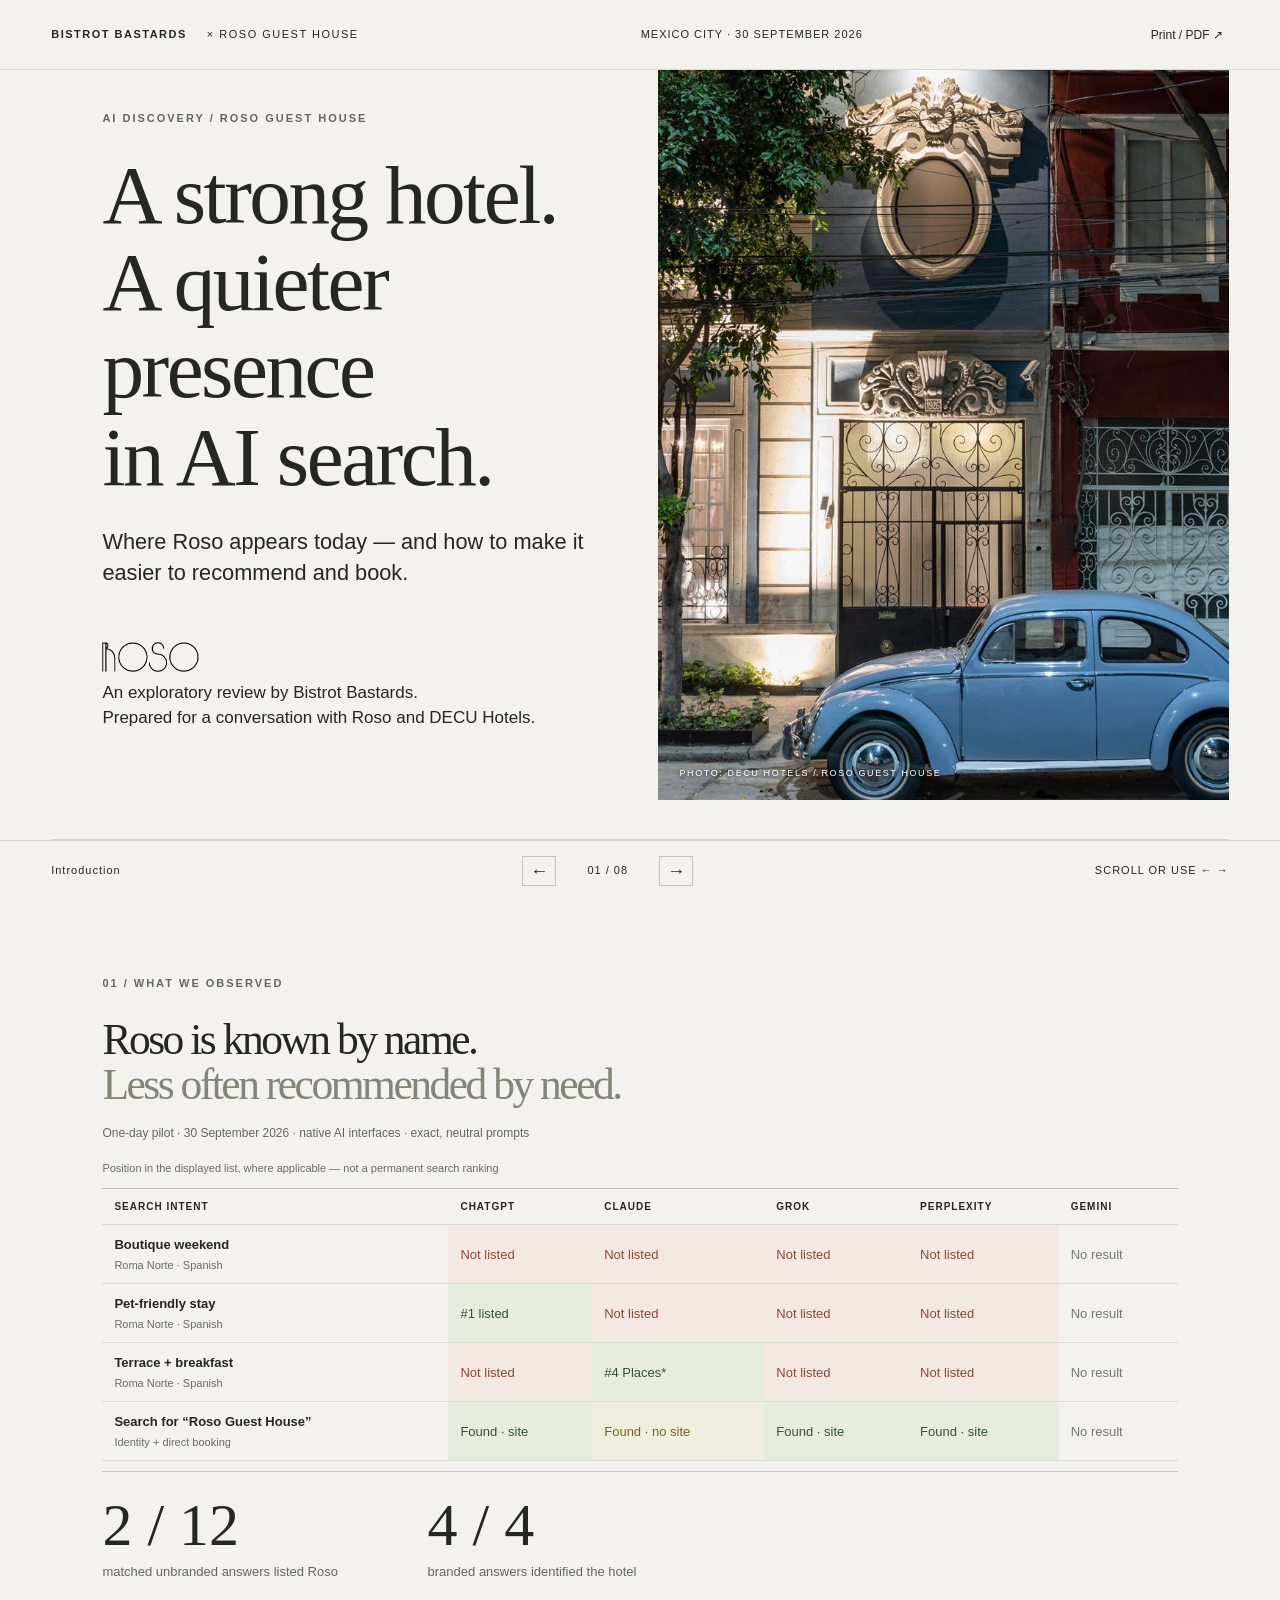
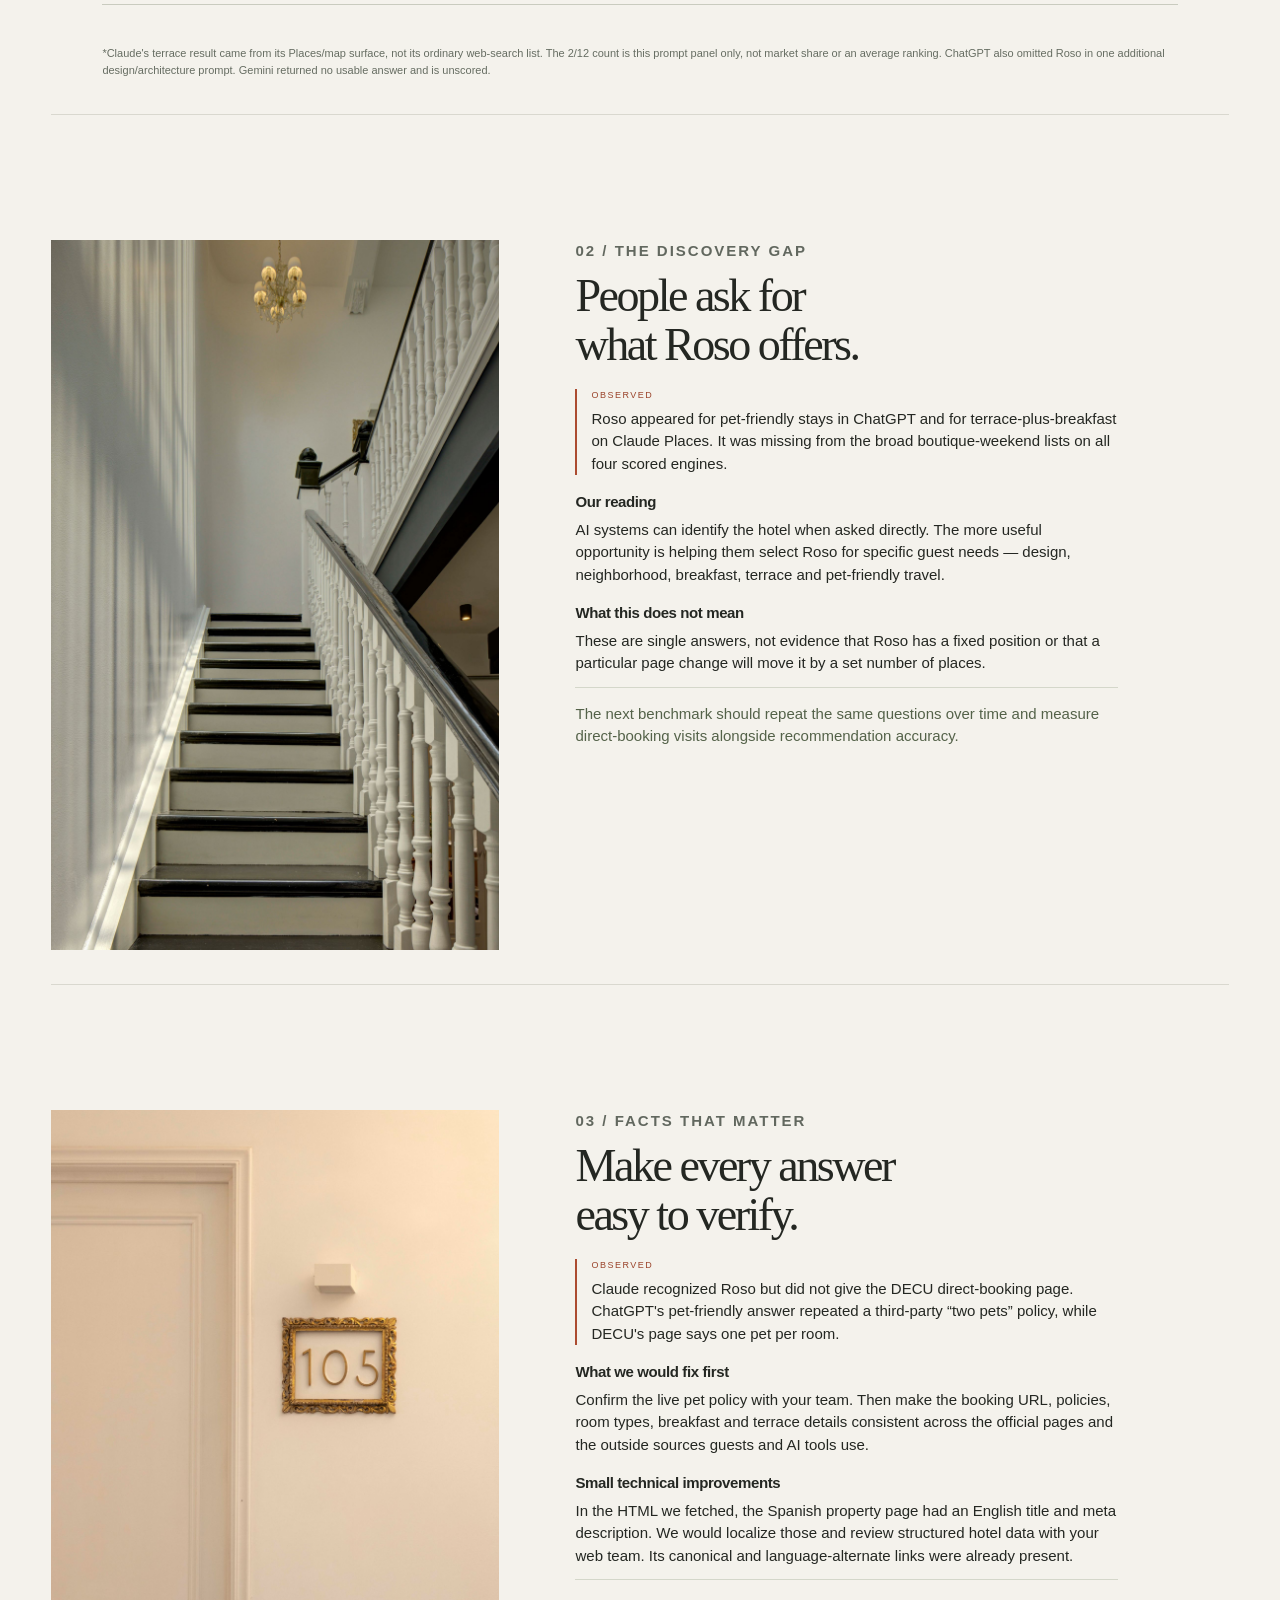
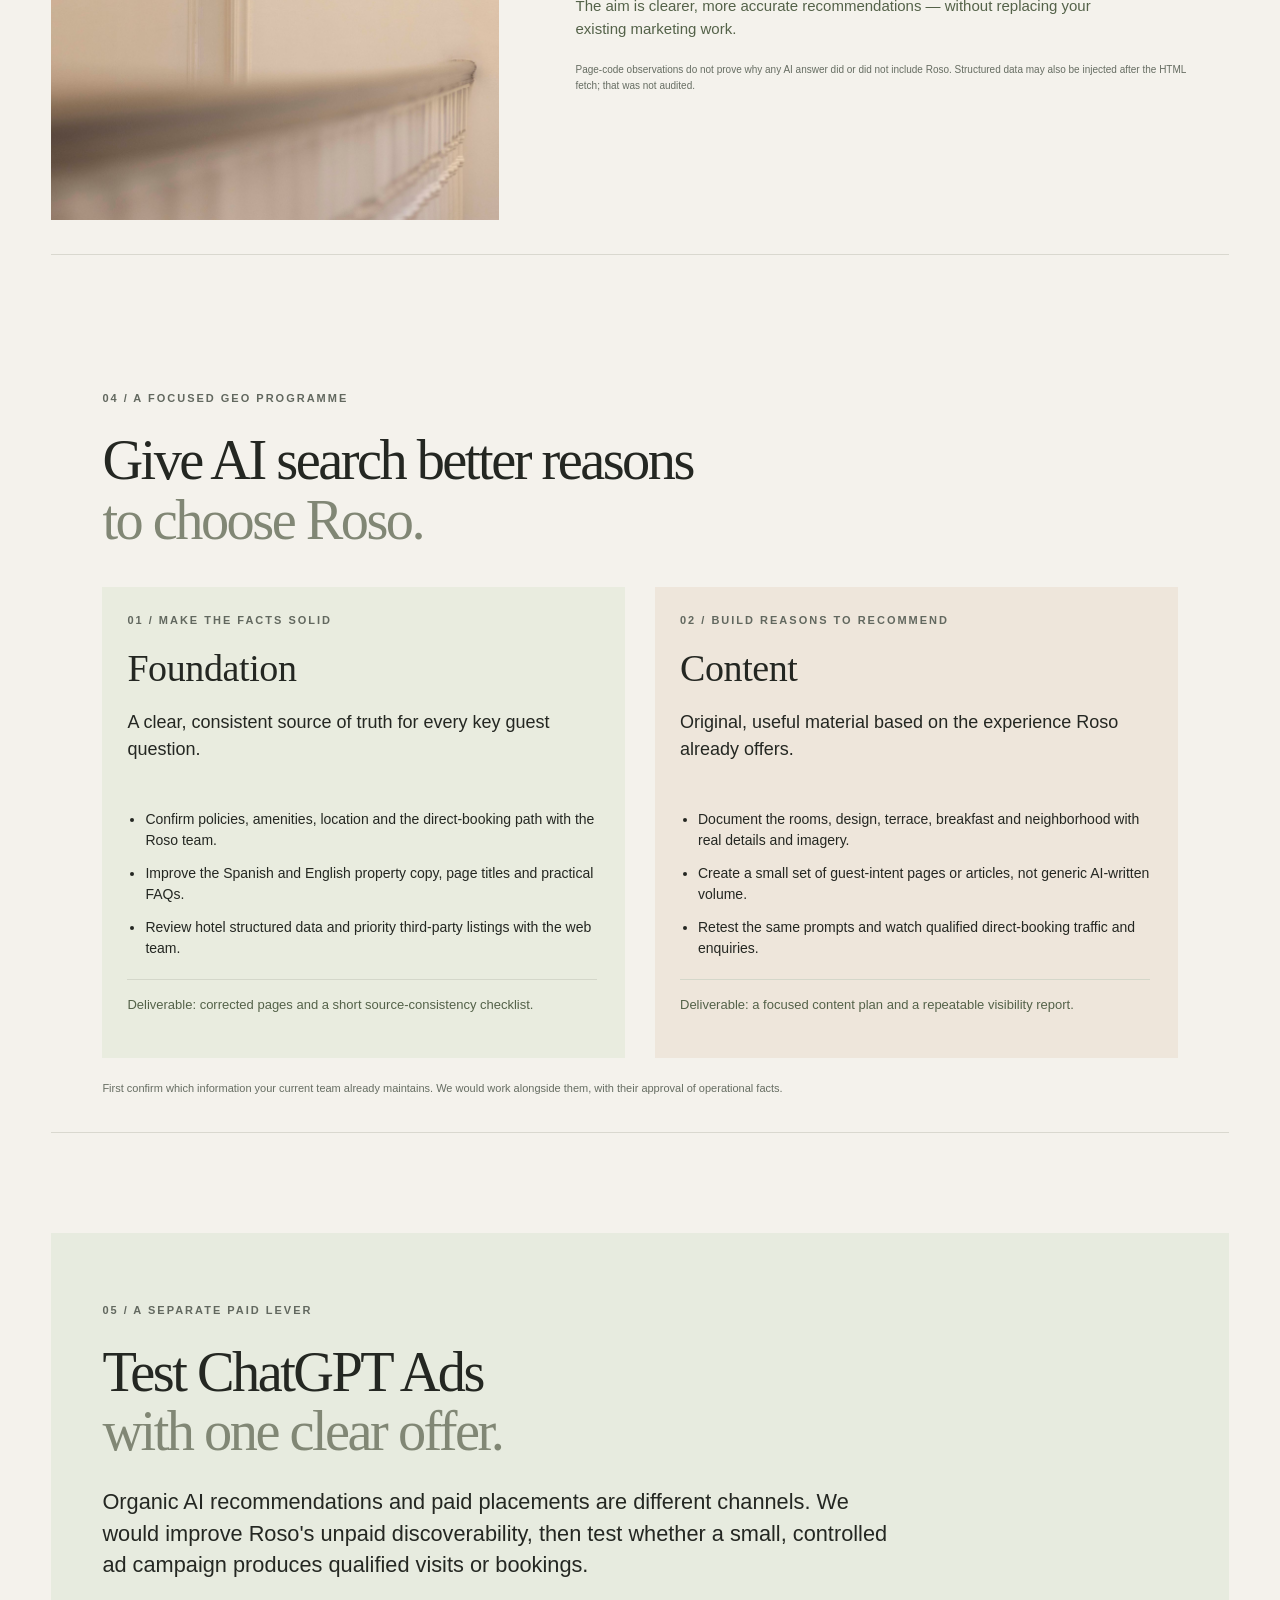
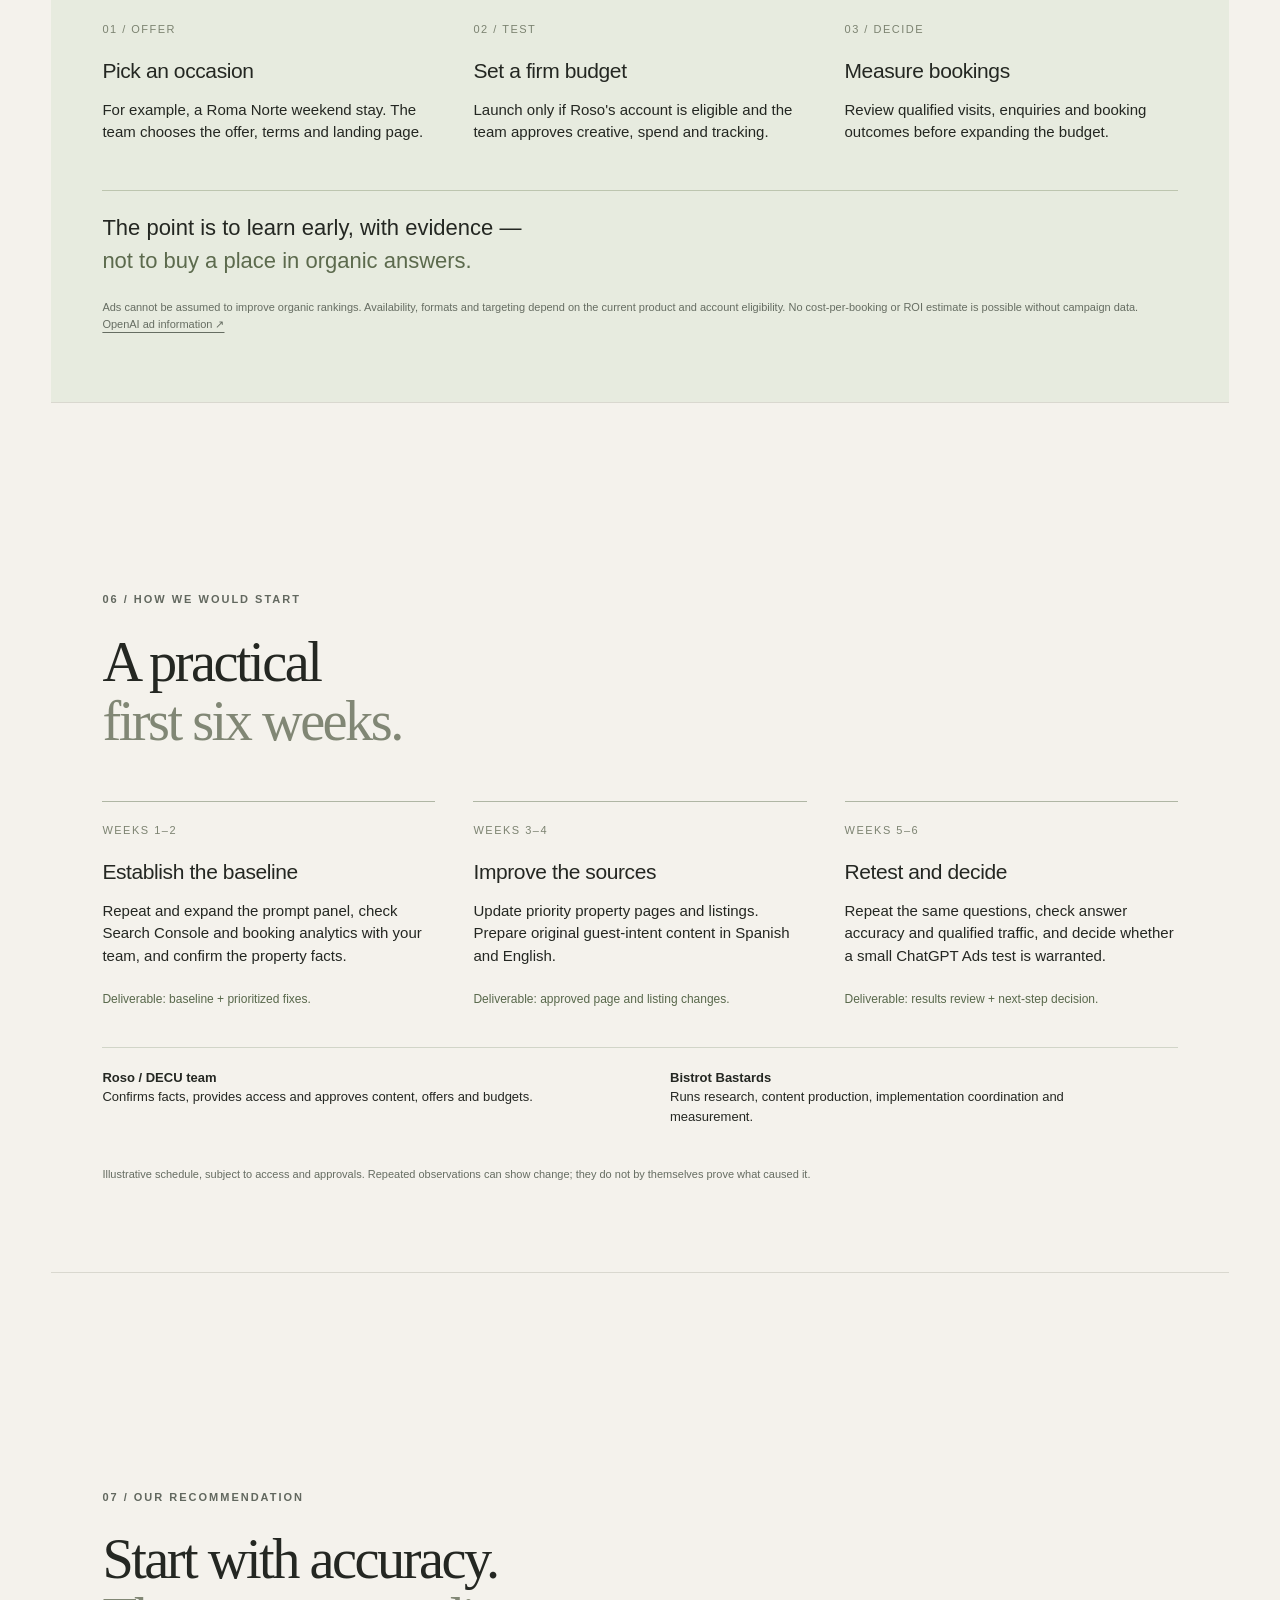
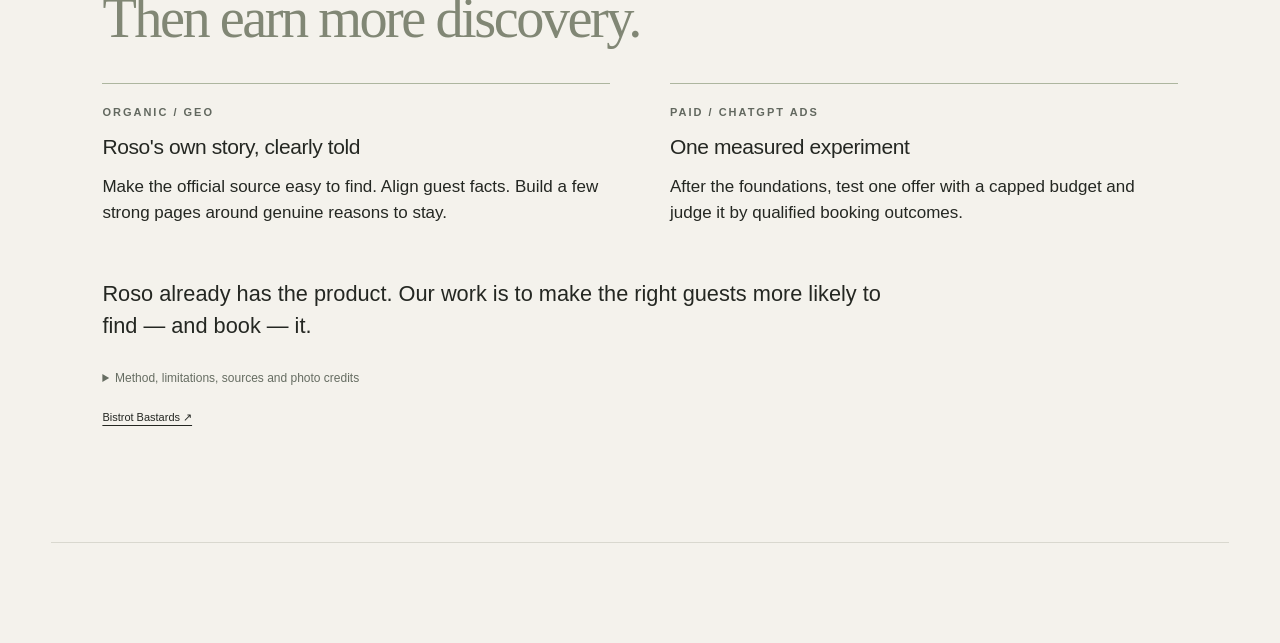
==== roso-guest-house/index.html @ 194524d1 "Publish Roso Guest House AI discovery report" ====
<!doctype html>
<html lang="en"><head><meta charset="utf-8"><meta name="viewport" content="width=device-width,initial-scale=1"><meta name="robots" content="noindex,nofollow"><meta name="description" content="An exploratory AI-search visibility review for Roso Guest House in Mexico City."><title>Roso Guest House — AI Discovery / Bistrot Bastards</title><link rel="stylesheet" href="deck.css"></head>
<body>
<header><a href="#1" class="wordmark">BISTROT BASTARDS<span>× ROSO GUEST HOUSE</span></a><span class="draft">MEXICO CITY · 30 SEPTEMBER 2026</span><button id="print" type="button">Print / PDF ↗</button></header>
<main>
<section class="slide cover" id="1" aria-label="Introduction"><div class="cover-copy"><p class="eyebrow">AI DISCOVERY / ROSO GUEST HOUSE</p><h1>A strong hotel.<br>A quieter presence<br>in AI search.</h1><p class="lead">Where Roso appears today — and how to make it easier to recommend and book.</p><img class="group-logo" src="assets/roso-logo.png" alt="Roso Guest House logo"><p class="cover-note">An exploratory review by Bistrot Bastards.<br>Prepared for a conversation with Roso and DECU Hotels.</p></div><div class="cover-photo"><img src="assets/exterior.jpg" alt="Exterior of Roso Guest House, from DECU Hotels' official website"><span>PHOTO: DECU HOTELS / ROSO GUEST HOUSE</span></div></section>

<section class="slide overview" id="2" aria-label="Visibility overview"><p class="eyebrow">01 / WHAT WE OBSERVED</p><h2>Roso is known by name.<br><em>Less often recommended by need.</em></h2><p class="table-intro">One-day pilot · 30 September 2026 · native AI interfaces · exact, neutral prompts</p><div class="visibility-scroll" role="region" aria-label="Observed recommendations by prompt and engine" tabindex="0"><table class="visibility"><caption>Position in the displayed list, where applicable — not a permanent search ranking</caption><thead><tr><th scope="col">Search intent</th><th scope="col">ChatGPT</th><th scope="col">Claude</th><th scope="col">Grok</th><th scope="col">Perplexity</th><th scope="col">Gemini</th></tr></thead><tbody>
<tr><th scope="row">Boutique weekend<small>Roma Norte · Spanish</small></th><td class="absent">Not listed</td><td class="absent">Not listed</td><td class="absent">Not listed</td><td class="absent">Not listed</td><td class="untested">No result</td></tr>
<tr><th scope="row">Pet-friendly stay<small>Roma Norte · Spanish</small></th><td class="present">#1 listed</td><td class="absent">Not listed</td><td class="absent">Not listed</td><td class="absent">Not listed</td><td class="untested">No result</td></tr>
<tr><th scope="row">Terrace + breakfast<small>Roma Norte · Spanish</small></th><td class="absent">Not listed</td><td class="present">#4 Places*</td><td class="absent">Not listed</td><td class="absent">Not listed</td><td class="untested">No result</td></tr>
<tr><th scope="row">Search for “Roso Guest House”<small>Identity + direct booking</small></th><td class="present">Found · site</td><td class="extra">Found · no site</td><td class="present">Found · site</td><td class="present">Found · site</td><td class="untested">No result</td></tr>
</tbody></table></div><div class="metrics"><div><strong>2 / 12</strong><span>matched unbranded answers listed Roso</span></div><div><strong>4 / 4</strong><span>branded answers identified the hotel</span></div></div><p class="footnote">*Claude's terrace result came from its Places/map surface, not its ordinary web-search list. The 2/12 count is this prompt panel only, not market share or an average ranking. ChatGPT also omitted Roso in one additional design/architecture prompt. Gemini returned no usable answer and is unscored.</p></section>

<section class="slide opportunity" id="3" aria-label="Discovery gap"><div class="photo"><img src="assets/stairs.jpg" alt="Interior stairs at Roso Guest House, from DECU Hotels' official website"></div><div class="op-copy"><p class="eyebrow">02 / THE DISCOVERY GAP</p><h2>People ask for<br>what Roso offers.</h2><p class="finding"><span>OBSERVED</span>Roso appeared for pet-friendly stays in ChatGPT and for terrace-plus-breakfast on Claude Places. It was missing from the broad boutique-weekend lists on all four scored engines.</p><h3>Our reading</h3><p>AI systems can identify the hotel when asked directly. The more useful opportunity is helping them select Roso for specific guest needs — design, neighborhood, breakfast, terrace and pet-friendly travel.</p><h3>What this does not mean</h3><p>These are single answers, not evidence that Roso has a fixed position or that a particular page change will move it by a set number of places.</p><p class="outcome">The next benchmark should repeat the same questions over time and measure direct-booking visits alongside recommendation accuracy.</p></div></section>

<section class="slide opportunity" id="4" aria-label="Facts and booking path"><div class="photo"><img src="assets/room.jpg" alt="Guest room at Roso Guest House, from DECU Hotels' official website"></div><div class="op-copy"><p class="eyebrow">03 / FACTS THAT MATTER</p><h2>Make every answer<br>easy to verify.</h2><p class="finding"><span>OBSERVED</span>Claude recognized Roso but did not give the DECU direct-booking page. ChatGPT's pet-friendly answer repeated a third-party “two pets” policy, while DECU's page says one pet per room.</p><h3>What we would fix first</h3><p>Confirm the live pet policy with your team. Then make the booking URL, policies, room types, breakfast and terrace details consistent across the official pages and the outside sources guests and AI tools use.</p><h3>Small technical improvements</h3><p>In the HTML we fetched, the Spanish property page had an English title and meta description. We would localize those and review structured hotel data with your web team. Its canonical and language-alternate links were already present.</p><p class="outcome">The aim is clearer, more accurate recommendations — without replacing your existing marketing work.</p><p class="footnote">Page-code observations do not prove why any AI answer did or did not include Roso. Structured data may also be injected after the HTML fetch; that was not audited.</p></div></section>

<section class="slide solutions" id="5" aria-label="Our proposed work"><p class="eyebrow">04 / A FOCUSED GEO PROGRAMME</p><h2>Give AI search better reasons<br><em>to choose Roso.</em></h2><div class="two-col solution-cards"><article><p class="eyebrow">01 / MAKE THE FACTS SOLID</p><h3>Foundation</h3><p class="solution-promise">A clear, consistent source of truth for every key guest question.</p><ul><li>Confirm policies, amenities, location and the direct-booking path with the Roso team.</li><li>Improve the Spanish and English property copy, page titles and practical FAQs.</li><li>Review hotel structured data and priority third-party listings with the web team.</li></ul><p class="outcome">Deliverable: corrected pages and a short source-consistency checklist.</p></article><article><p class="eyebrow">02 / BUILD REASONS TO RECOMMEND</p><h3>Content</h3><p class="solution-promise">Original, useful material based on the experience Roso already offers.</p><ul><li>Document the rooms, design, terrace, breakfast and neighborhood with real details and imagery.</li><li>Create a small set of guest-intent pages or articles, not generic AI-written volume.</li><li>Retest the same prompts and watch qualified direct-booking traffic and enquiries.</li></ul><p class="outcome">Deliverable: a focused content plan and a repeatable visibility report.</p></article></div><p class="footnote">First confirm which information your current team already maintains. We would work alongside them, with their approval of operational facts.</p></section>

<section class="slide ads" id="6" aria-label="ChatGPT advertising"><p class="eyebrow">05 / A SEPARATE PAID LEVER</p><h2>Test ChatGPT Ads<br><em>with one clear offer.</em></h2><p class="lead">Organic AI recommendations and paid placements are different channels. We would improve Roso's unpaid discoverability, then test whether a small, controlled ad campaign produces qualified visits or bookings.</p><div class="three-col"><article><span class="number">01 / OFFER</span><h3>Pick an occasion</h3><p>For example, a Roma Norte weekend stay. The team chooses the offer, terms and landing page.</p></article><article><span class="number">02 / TEST</span><h3>Set a firm budget</h3><p>Launch only if Roso's account is eligible and the team approves creative, spend and tracking.</p></article><article><span class="number">03 / DECIDE</span><h3>Measure bookings</h3><p>Review qualified visits, enquiries and booking outcomes before expanding the budget.</p></article></div><div class="callout">The point is to learn early, with evidence —<br><strong>not to buy a place in organic answers.</strong></div><p class="footnote">Ads cannot be assumed to improve organic rankings. Availability, formats and targeting depend on the current product and account eligibility. No cost-per-booking or ROI estimate is possible without campaign data. <a href="https://help.openai.com/en/articles/20001047-ads-in-chatgpt" target="_blank" rel="noopener">OpenAI ad information ↗</a></p></section>

<section class="slide" id="7" aria-label="Implementation"><p class="eyebrow">06 / HOW WE WOULD START</p><h2>A practical<br><em>first six weeks.</em></h2><div class="three-col timeline"><article><span class="number">WEEKS 1–2</span><h3>Establish the baseline</h3><p>Repeat and expand the prompt panel, check Search Console and booking analytics with your team, and confirm the property facts.</p><b>Deliverable: baseline + prioritized fixes.</b></article><article><span class="number">WEEKS 3–4</span><h3>Improve the sources</h3><p>Update priority property pages and listings. Prepare original guest-intent content in Spanish and English.</p><b>Deliverable: approved page and listing changes.</b></article><article><span class="number">WEEKS 5–6</span><h3>Retest and decide</h3><p>Repeat the same questions, check answer accuracy and qualified traffic, and decide whether a small ChatGPT Ads test is warranted.</p><b>Deliverable: results review + next-step decision.</b></article></div><div class="two-col ownership"><p><strong>Roso / DECU team</strong><br>Confirms facts, provides access and approves content, offers and budgets.</p><p><strong>Bistrot Bastards</strong><br>Runs research, content production, implementation coordination and measurement.</p></div><p class="footnote">Illustrative schedule, subject to access and approvals. Repeated observations can show change; they do not by themselves prove what caused it.</p></section>

<section class="slide closing" id="8" aria-label="Recommendation and sources"><p class="eyebrow">07 / OUR RECOMMENDATION</p><h2>Start with accuracy.<br><em>Then earn more discovery.</em></h2><div class="two-col offers"><article><p class="eyebrow">ORGANIC / GEO</p><h3>Roso's own story, clearly told</h3><p>Make the official source easy to find. Align guest facts. Build a few strong pages around genuine reasons to stay.</p></article><article><p class="eyebrow">PAID / CHATGPT ADS</p><h3>One measured experiment</h3><p>After the foundations, test one offer with a capped budget and judge it by qualified booking outcomes.</p></article></div><p class="lead">Roso already has the product. Our work is to make the right guests more likely to find — and book — it.</p><details><summary>Method, limitations, sources and photo credits</summary><p>Observed 30 September 2026. One fresh native conversation per prompt and engine; Claude Places was labelled separately. The exact pilot prompts covered boutique-weekend, pet-friendly, terrace-and-breakfast, and a branded factual query in Spanish. ChatGPT had one additional design query. Gemini did not return a usable answer. No English international-visitor query, repeated-day baseline, demand weighting, Search Console, analytics or booking data was available. These results are exploratory, not a standing ranking or proof of causality.</p><p>Official property facts and photographs: <a href="https://www.decuhotels.com/roso-guest-house" target="_blank" rel="noopener">DECU Hotels / Roso Guest House ↗</a> · <a href="https://www.decuhotels.com/es-mx/roso-guest-house" target="_blank" rel="noopener">Spanish property page ↗</a> · <a href="https://slh.com/hotels/roso-guest-house" target="_blank" rel="noopener">Small Luxury Hotels listing ↗</a>. Images and logo belong to their respective rights holders; this is an independent, discussion-only review, not an official Roso or DECU website.</p></details><a class="source" href="https://bistrotbastards.com/" target="_blank" rel="noopener">Bistrot Bastards ↗</a></section>
</main>
<footer><span id="current-title">Introduction</span><nav aria-label="Slide navigation"><button id="prev" aria-label="Previous slide" type="button">←</button><span id="counter" aria-live="polite">01 / 08</span><button id="next" aria-label="Next slide" type="button">→</button></nav><span class="hint">SCROLL OR USE ← →</span></footer><script src="deck.js"></script>
</body></html>
---- roso-guest-house/deck.css ----
*{box-sizing:border-box}html{scroll-behavior:smooth;scroll-padding-top:70px}body{margin:0;background:#f4f2ec;color:#242722;font-family:Arial,Helvetica,sans-serif;font-size:17px;line-height:1.5}a{color:inherit;text-underline-offset:4px}button{font:inherit;color:inherit;cursor:pointer;background:none;border:0}button:focus-visible,a:focus-visible,summary:focus-visible{outline:2px solid #ad482d;outline-offset:5px}header,footer{position:fixed;left:0;right:0;z-index:10;display:flex;align-items:center;justify-content:space-between;background:#f4f2ecf5;padding:18px 4vw;font-size:11px;letter-spacing:1px;border-bottom:1px solid #d9d8cf}header{top:0;height:70px}footer{bottom:0;height:60px;border-top:1px solid #d9d8cf;border-bottom:0}.wordmark{text-decoration:none;font-weight:bold;letter-spacing:1.5px}.wordmark span{margin-left:20px;font-weight:normal}header button{font-size:12px}main{max-width:1600px;margin:auto}.slide{min-height:calc(100svh - 130px);margin:70px 4vw 100px;padding:35px 4vw;display:flex;flex-direction:column;justify-content:center;position:relative;scroll-margin-top:0;border-bottom:1px solid #d9d8cf}.eyebrow{font-size:11px;letter-spacing:2px;font-weight:600;margin:0 0 25px;color:#62685f}h1,h2{font-family:Georgia,'Times New Roman',serif;font-weight:normal;line-height:1.05;letter-spacing:-2.5px;margin:0 0 25px}h1{font-size:clamp(50px,6.5vw,94px)}h2{font-size:clamp(36px,4.4vw,66px)}h2 em{font-style:normal;color:#818775}h3{font-size:21px;font-weight:500;letter-spacing:-.4px;margin:0 0 12px}p{margin:0 0 18px;max-width:65ch}.lead{font-size:clamp(19px,1.7vw,25px);line-height:1.45}.cover{display:grid;grid-template-columns:1fr 1fr;padding:0;gap:35px}.cover-copy{padding:40px 0 40px 4vw}.cover-photo{height:calc(100svh - 170px);min-height:480px;position:relative}.cover-photo img{width:100%;height:100%;object-fit:cover;object-position:55% center}.cover-photo span{position:absolute;bottom:20px;left:22px;color:white;font-size:9px;letter-spacing:1.6px;text-shadow:0 1px 4px #000}.group-logo{width:240px;max-width:70%;height:30px;object-fit:contain;object-position:left;margin-top:35px;filter:brightness(0)}.metrics{display:flex;gap:7vw;border-top:1px solid #c9cbbf;border-bottom:1px solid #c9cbbf;padding:20px 0;margin:10px 0 30px}.metrics strong{display:block;font-family:Georgia,serif;font-size:60px;font-weight:normal;line-height:1.1}.metrics span{font-size:13px;color:#62685f}.two-col{display:grid;grid-template-columns:1fr 1fr;gap:60px}.three-col{display:grid;grid-template-columns:repeat(3,1fr);gap:38px}.muted,.footnote{color:#666d62}.footnote{font-size:11px;line-height:1.55;max-width:none;margin-top:22px;margin-bottom:0}.opportunity{display:grid;grid-template-columns:38% 1fr;gap:6vw;padding:25px 0}.photo{height:calc(100svh - 190px);min-height:520px}.photo img{width:100%;height:100%;object-fit:cover}.op-copy{padding-right:3vw}.op-copy .eyebrow{margin-bottom:10px}.brand-logo{width:140px;height:55px;object-fit:contain;object-position:left;margin-bottom:15px;filter:brightness(0)}.op-copy h2{font-size:clamp(36px,3.6vw,56px);margin-bottom:20px}.op-copy h3{font-size:15px;font-weight:bold;margin:16px 0 5px}.op-copy p{font-size:15px;margin-bottom:12px}.op-copy .footnote{font-size:10px}.finding{border-left:2px solid #ac4c30;padding-left:14px}.finding span{display:block;font-size:9px;letter-spacing:1.5px;color:#9a432a;margin-bottom:5px}.outcome{border-top:1px solid #d4d7ca;padding-top:15px;color:#546249}.source{font-size:11px}.number{font-size:11px;letter-spacing:1.5px;display:block;margin-bottom:18px;color:#7c8371}.ads{background:#e7ebdf}.ads .three-col{margin-top:22px}.three-col p{font-size:15px}.callout{margin-top:28px;border-top:1px solid #bdc5af;padding-top:20px;font-size:22px}.callout strong{font-weight:normal;color:#5c6a4d}.timeline{margin-top:25px}.timeline article{border-top:1px solid #afb6a4;padding-top:20px}.timeline b{font-size:12px;font-weight:normal;color:#58684b}.ownership{border-top:1px solid #d1d5c8;margin-top:36px;padding-top:20px;font-size:13px}.offers{margin:10px 0 35px}.offers article{border-top:1px solid #adb69f;padding-top:20px}.offers .eyebrow{margin-bottom:10px}.closing details{font-size:12px;color:#666d62;margin:10px 0 22px}.closing details p{margin:12px 0;max-width:100ch}summary{cursor:pointer}nav{display:flex;align-items:center;gap:24px}nav button{border:1px solid #c2c7b8;width:34px;height:30px;font-size:18px}nav button:disabled{opacity:.25;cursor:default}#counter{font-size:11px;min-width:55px;text-align:center}#current-title{max-width:30%;white-space:nowrap;overflow:hidden;text-overflow:ellipsis}@media(max-width:750px){header,footer{padding:15px 5vw}.draft,.hint,.wordmark span{display:none}.slide{margin:70px 5vw 80px;padding:30px 0;min-height:auto}.cover{grid-template-columns:1fr;gap:15px}.cover-copy{padding:25px 0}.cover-photo{height:330px;min-height:0}.cover-photo span{font-size:8px}.group-logo{margin-top:10px}.opportunity{grid-template-columns:1fr;gap:25px}.photo{height:320px;min-height:0}.op-copy{padding:0}.two-col,.three-col{grid-template-columns:1fr;gap:22px}.metrics{gap:25px}.metrics strong{font-size:44px}.metrics span{font-size:11px}h1{font-size:62px}h2{font-size:43px}.ads{padding:30px 22px}.brand-logo{height:45px}.slide .footnote{font-size:11px}footer{font-size:10px}nav{gap:10px}.ownership{gap:0}}@media(prefers-reduced-motion:reduce){html{scroll-behavior:auto}}@media print{@page{size:A4 landscape;margin:10mm}header,footer{display:none}body{background:white;font-size:12px}.slide{margin:0;padding:15px;min-height:185mm;height:185mm;break-after:page;border:0;overflow:hidden}h1{font-size:58px}h2{font-size:42px}.cover-photo,.photo{height:170mm;min-height:0}.opportunity{grid-template-columns:35% 1fr;gap:35px}.op-copy p{font-size:12px}.op-copy h2{font-size:38px}.metrics strong{font-size:45px}.footnote{font-size:9px}.three-col p{font-size:12px}.closing details{font-size:10px}}
/* Preserve opaque backgrounds and the official colours in supplied brand images. */
.op-copy .brand-logo{filter:none;mix-blend-mode:multiply}
.overview h2{font-size:clamp(32px,3.4vw,50px);margin-bottom:16px}.table-intro{font-size:12px;color:#62685f}.visibility-scroll{overflow-x:auto}.visibility{width:100%;border-collapse:collapse;font-size:13px}.visibility caption{text-align:left;font-size:11px;color:#666d62;padding:0 0 12px}.visibility th,.visibility td{padding:10px 12px;border-bottom:1px solid #d9dcd1;text-align:left;white-space:nowrap}.visibility thead th{font-size:10px;letter-spacing:1px;text-transform:uppercase;border-top:1px solid #bbc2af}.visibility tbody th{font-weight:600}.visibility small{display:block;font-weight:normal;color:#666d62;font-size:11px;margin-top:2px}.visibility .present{color:#355334;background:#e7edde}.visibility .absent{color:#8c4936;background:#f4e9e2}.visibility .extra{color:#7b621e;background:#f2eedf}.visibility .untested{color:#73796d}.table-key{font-size:11px;margin:16px 0 0}.overview .footnote{margin-top:10px}.solution-cards{gap:30px;margin-top:12px}.solution-cards article{padding:25px;background:#e9ecdf}.solution-cards article+article{background:#eee6db}.solution-cards h3{font-family:Georgia,serif;font-size:38px}.solution-promise{font-size:18px;min-height:80px}.solution-cards ul{padding-left:18px;margin:20px 0;font-size:14px}.solution-cards li{margin:12px 0}.solution-cards .outcome{font-size:13px}.solution-cards .eyebrow{margin-bottom:12px}@media(max-width:750px){.visibility{min-width:710px}.solution-promise{min-height:0}.overview h2{font-size:37px}.solution-cards{grid-template-columns:1fr}}@media print{.visibility{font-size:10px}.visibility th,.visibility td{padding:6px}.visibility small{font-size:8px}.solution-cards article{padding:15px}.solution-cards ul{font-size:11px}.solution-promise{font-size:14px;min-height:50px}.solution-cards h3{font-size:30px}}
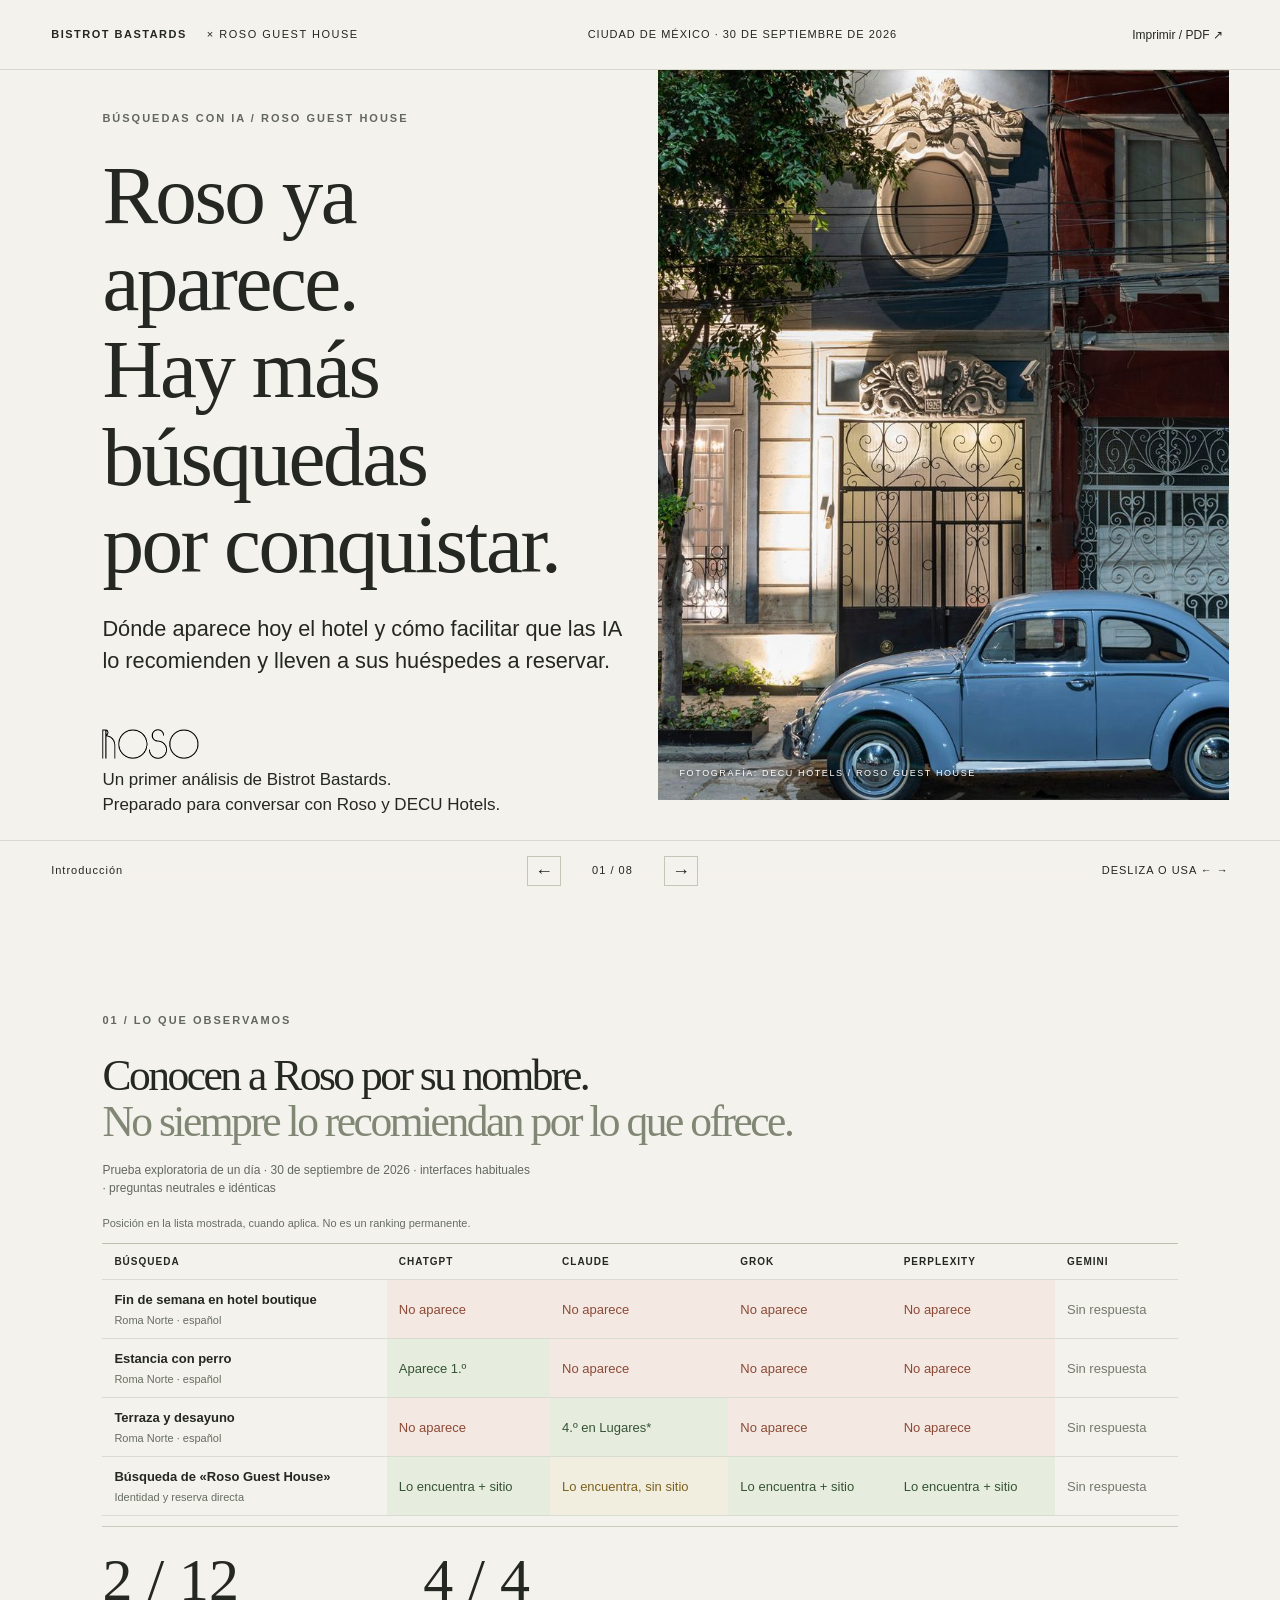
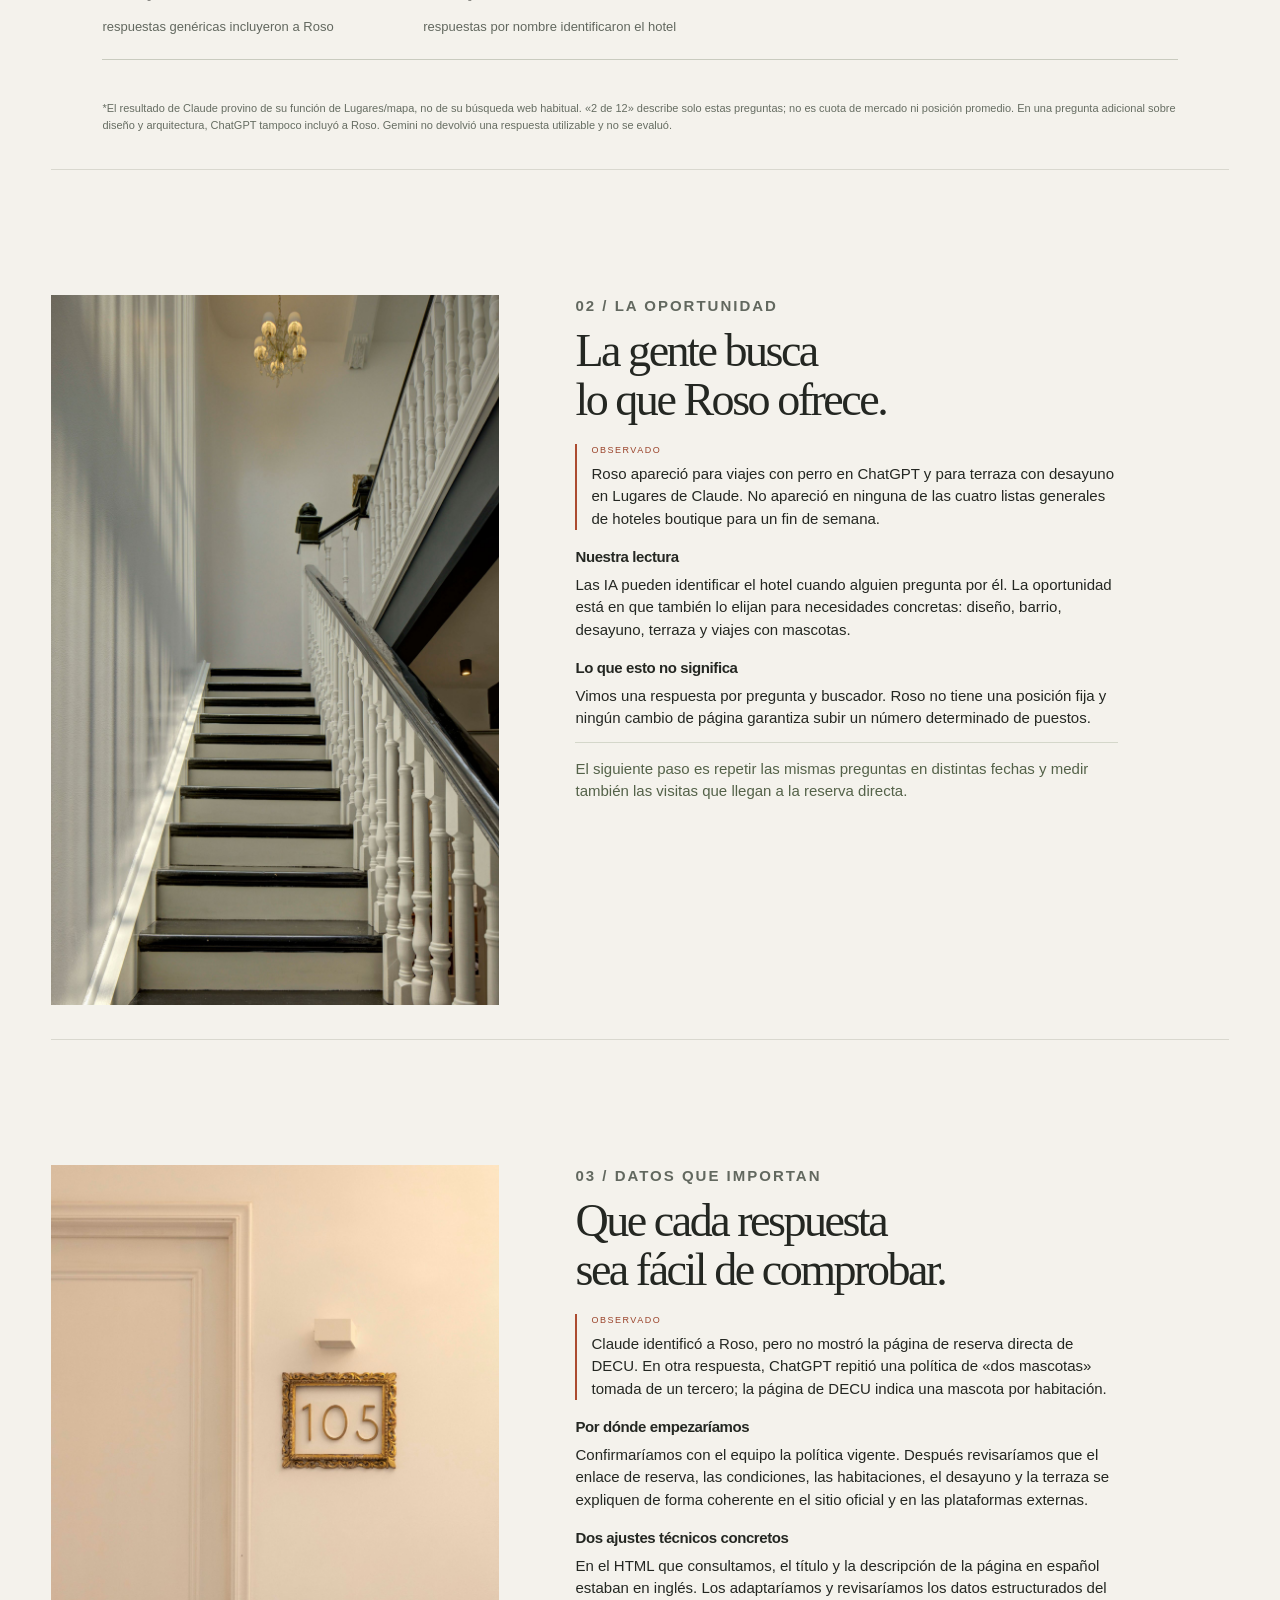
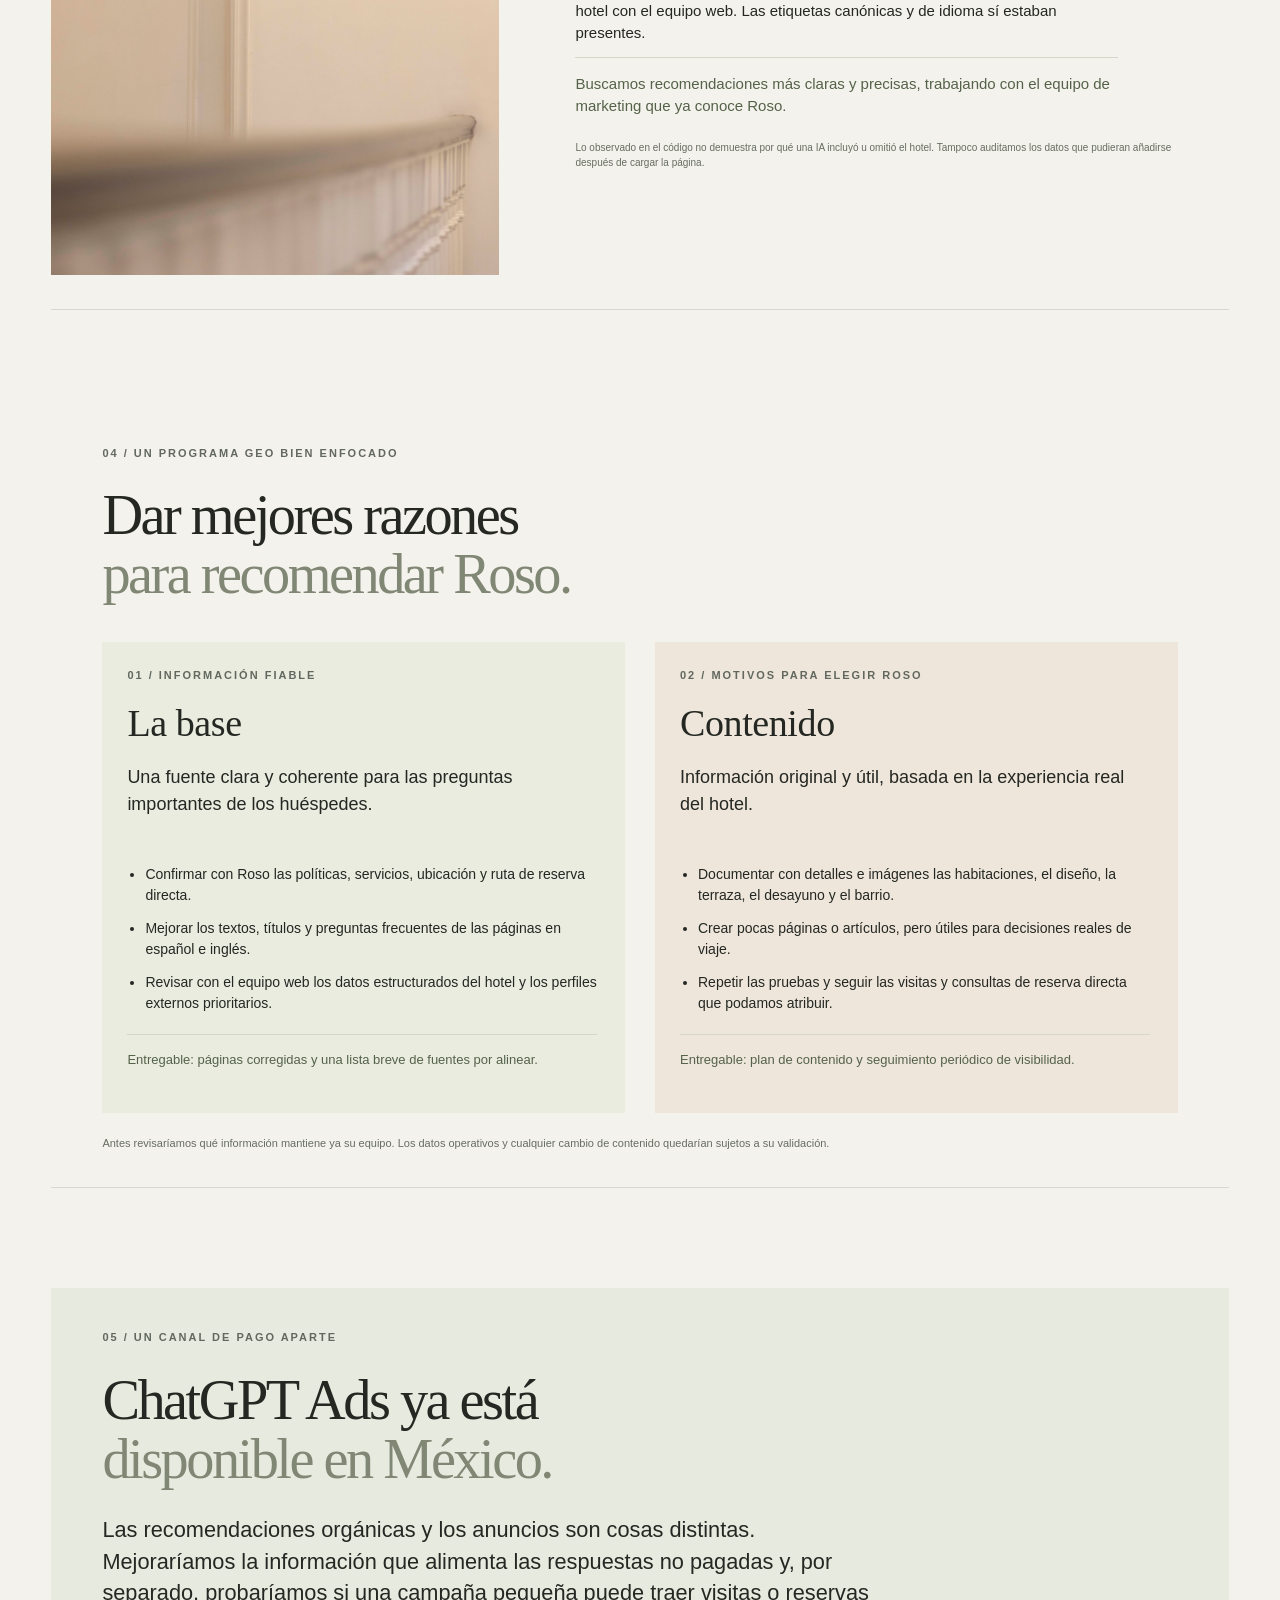
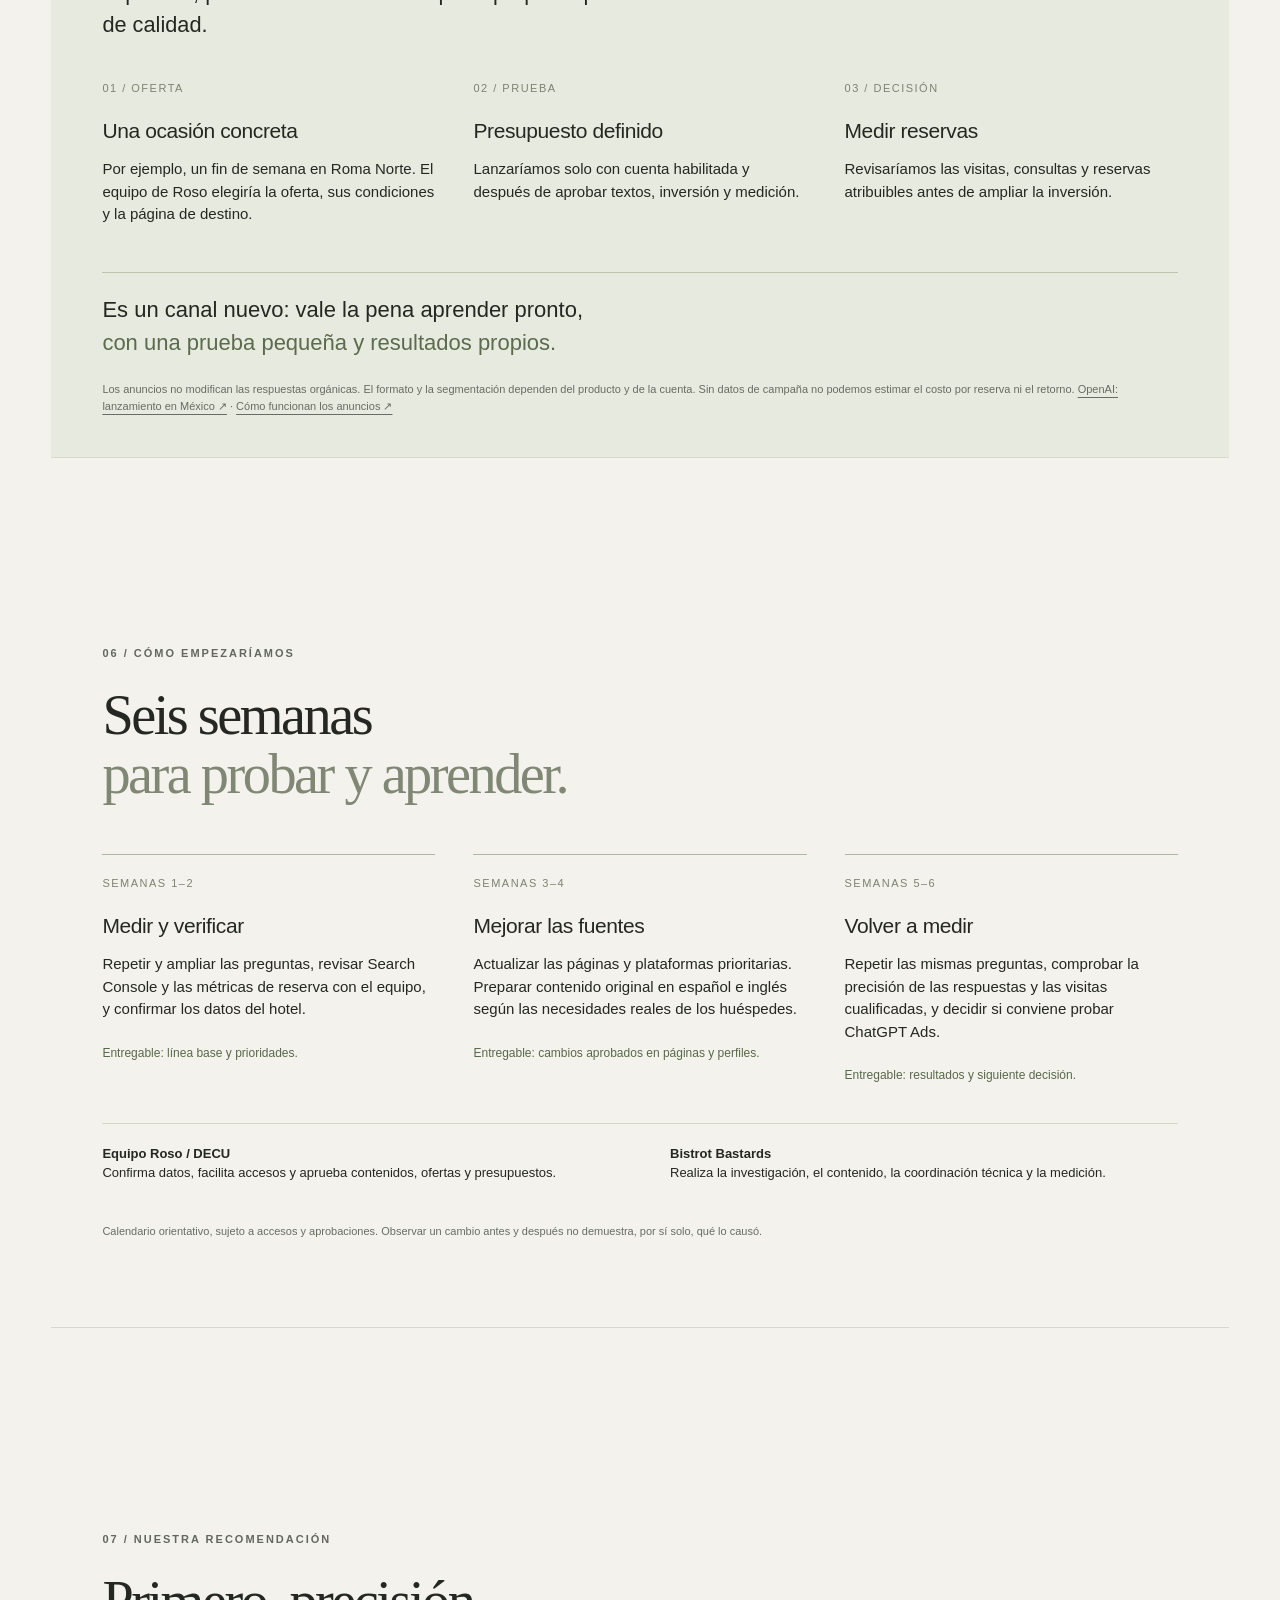
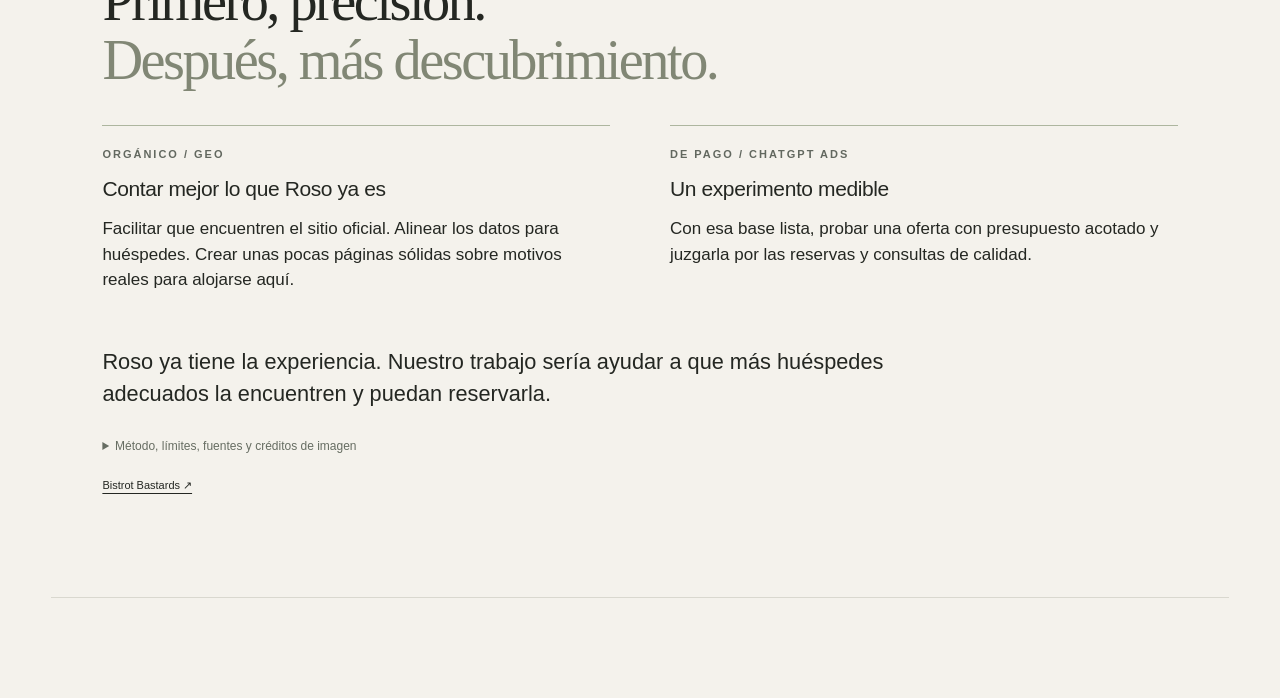
==== commit 1b0dbeea: "Translate Roso report into Mexican Spanish" ====
--- a/roso-guest-house/index.html
+++ b/roso-guest-house/index.html
@@ -1,28 +1,60 @@
 <!doctype html>
-<html lang="en"><head><meta charset="utf-8"><meta name="viewport" content="width=device-width,initial-scale=1"><meta name="robots" content="noindex,nofollow"><meta name="description" content="An exploratory AI-search visibility review for Roso Guest House in Mexico City."><title>Roso Guest House — AI Discovery / Bistrot Bastards</title><link rel="stylesheet" href="deck.css"></head>
+<html lang="es-MX">
+<head><meta charset="utf-8"><meta name="viewport" content="width=device-width,initial-scale=1"><meta name="robots" content="noindex,nofollow"><meta name="description" content="Diagnóstico exploratorio de la visibilidad de Roso Guest House en las búsquedas con IA en Ciudad de México."><title>Roso Guest House | Búsquedas con IA | Bistrot Bastards</title><link rel="stylesheet" href="deck.css"></head>
 <body>
-<header><a href="#1" class="wordmark">BISTROT BASTARDS<span>× ROSO GUEST HOUSE</span></a><span class="draft">MEXICO CITY · 30 SEPTEMBER 2026</span><button id="print" type="button">Print / PDF ↗</button></header>
+<header><a href="#1" class="wordmark">BISTROT BASTARDS<span>× ROSO GUEST HOUSE</span></a><span class="draft">CIUDAD DE MÉXICO · 30 DE SEPTIEMBRE DE 2026</span><button id="print" type="button">Imprimir / PDF ↗</button></header>
 <main>
-<section class="slide cover" id="1" aria-label="Introduction"><div class="cover-copy"><p class="eyebrow">AI DISCOVERY / ROSO GUEST HOUSE</p><h1>A strong hotel.<br>A quieter presence<br>in AI search.</h1><p class="lead">Where Roso appears today — and how to make it easier to recommend and book.</p><img class="group-logo" src="assets/roso-logo.png" alt="Roso Guest House logo"><p class="cover-note">An exploratory review by Bistrot Bastards.<br>Prepared for a conversation with Roso and DECU Hotels.</p></div><div class="cover-photo"><img src="assets/exterior.jpg" alt="Exterior of Roso Guest House, from DECU Hotels' official website"><span>PHOTO: DECU HOTELS / ROSO GUEST HOUSE</span></div></section>
 
-<section class="slide overview" id="2" aria-label="Visibility overview"><p class="eyebrow">01 / WHAT WE OBSERVED</p><h2>Roso is known by name.<br><em>Less often recommended by need.</em></h2><p class="table-intro">One-day pilot · 30 September 2026 · native AI interfaces · exact, neutral prompts</p><div class="visibility-scroll" role="region" aria-label="Observed recommendations by prompt and engine" tabindex="0"><table class="visibility"><caption>Position in the displayed list, where applicable — not a permanent search ranking</caption><thead><tr><th scope="col">Search intent</th><th scope="col">ChatGPT</th><th scope="col">Claude</th><th scope="col">Grok</th><th scope="col">Perplexity</th><th scope="col">Gemini</th></tr></thead><tbody>
-<tr><th scope="row">Boutique weekend<small>Roma Norte · Spanish</small></th><td class="absent">Not listed</td><td class="absent">Not listed</td><td class="absent">Not listed</td><td class="absent">Not listed</td><td class="untested">No result</td></tr>
-<tr><th scope="row">Pet-friendly stay<small>Roma Norte · Spanish</small></th><td class="present">#1 listed</td><td class="absent">Not listed</td><td class="absent">Not listed</td><td class="absent">Not listed</td><td class="untested">No result</td></tr>
-<tr><th scope="row">Terrace + breakfast<small>Roma Norte · Spanish</small></th><td class="absent">Not listed</td><td class="present">#4 Places*</td><td class="absent">Not listed</td><td class="absent">Not listed</td><td class="untested">No result</td></tr>
-<tr><th scope="row">Search for “Roso Guest House”<small>Identity + direct booking</small></th><td class="present">Found · site</td><td class="extra">Found · no site</td><td class="present">Found · site</td><td class="present">Found · site</td><td class="untested">No result</td></tr>
-</tbody></table></div><div class="metrics"><div><strong>2 / 12</strong><span>matched unbranded answers listed Roso</span></div><div><strong>4 / 4</strong><span>branded answers identified the hotel</span></div></div><p class="footnote">*Claude's terrace result came from its Places/map surface, not its ordinary web-search list. The 2/12 count is this prompt panel only, not market share or an average ranking. ChatGPT also omitted Roso in one additional design/architecture prompt. Gemini returned no usable answer and is unscored.</p></section>
+<section class="slide cover" id="1" aria-label="Introducción">
+  <div class="cover-copy"><p class="eyebrow">BÚSQUEDAS CON IA / ROSO GUEST HOUSE</p><h1>Roso ya aparece.<br>Hay más búsquedas<br>por conquistar.</h1><p class="lead">Dónde aparece hoy el hotel y cómo facilitar que las IA lo recomienden y lleven a sus huéspedes a reservar.</p><img class="group-logo" src="assets/roso-logo.png" alt="Logotipo de Roso Guest House"><p class="cover-note">Un primer análisis de Bistrot Bastards.<br>Preparado para conversar con Roso y DECU Hotels.</p></div>
+  <div class="cover-photo"><img src="assets/exterior.jpg" alt="Fachada de Roso Guest House, fotografía del sitio oficial de DECU Hotels"><span>FOTOGRAFÍA: DECU HOTELS / ROSO GUEST HOUSE</span></div>
+</section>
 
-<section class="slide opportunity" id="3" aria-label="Discovery gap"><div class="photo"><img src="assets/stairs.jpg" alt="Interior stairs at Roso Guest House, from DECU Hotels' official website"></div><div class="op-copy"><p class="eyebrow">02 / THE DISCOVERY GAP</p><h2>People ask for<br>what Roso offers.</h2><p class="finding"><span>OBSERVED</span>Roso appeared for pet-friendly stays in ChatGPT and for terrace-plus-breakfast on Claude Places. It was missing from the broad boutique-weekend lists on all four scored engines.</p><h3>Our reading</h3><p>AI systems can identify the hotel when asked directly. The more useful opportunity is helping them select Roso for specific guest needs — design, neighborhood, breakfast, terrace and pet-friendly travel.</p><h3>What this does not mean</h3><p>These are single answers, not evidence that Roso has a fixed position or that a particular page change will move it by a set number of places.</p><p class="outcome">The next benchmark should repeat the same questions over time and measure direct-booking visits alongside recommendation accuracy.</p></div></section>
+<section class="slide overview" id="2" aria-label="Resumen de visibilidad">
+  <p class="eyebrow">01 / LO QUE OBSERVAMOS</p><h2>Conocen a Roso por su nombre.<br><em>No siempre lo recomiendan por lo que ofrece.</em></h2><p class="table-intro">Prueba exploratoria de un día · 30 de septiembre de 2026 · interfaces habituales · preguntas neutrales e idénticas</p>
+  <div class="visibility-scroll" role="region" aria-label="Recomendaciones observadas por pregunta y buscador" tabindex="0"><table class="visibility"><caption>Posición en la lista mostrada, cuando aplica. No es un ranking permanente.</caption><thead><tr><th scope="col">Búsqueda</th><th scope="col">ChatGPT</th><th scope="col">Claude</th><th scope="col">Grok</th><th scope="col">Perplexity</th><th scope="col">Gemini</th></tr></thead><tbody>
+    <tr><th scope="row">Fin de semana en hotel boutique<small>Roma Norte · español</small></th><td class="absent">No aparece</td><td class="absent">No aparece</td><td class="absent">No aparece</td><td class="absent">No aparece</td><td class="untested">Sin respuesta</td></tr>
+    <tr><th scope="row">Estancia con perro<small>Roma Norte · español</small></th><td class="present">Aparece 1.º</td><td class="absent">No aparece</td><td class="absent">No aparece</td><td class="absent">No aparece</td><td class="untested">Sin respuesta</td></tr>
+    <tr><th scope="row">Terraza y desayuno<small>Roma Norte · español</small></th><td class="absent">No aparece</td><td class="present">4.º en Lugares*</td><td class="absent">No aparece</td><td class="absent">No aparece</td><td class="untested">Sin respuesta</td></tr>
+    <tr><th scope="row">Búsqueda de «Roso Guest House»<small>Identidad y reserva directa</small></th><td class="present">Lo encuentra + sitio</td><td class="extra">Lo encuentra, sin sitio</td><td class="present">Lo encuentra + sitio</td><td class="present">Lo encuentra + sitio</td><td class="untested">Sin respuesta</td></tr>
+  </tbody></table></div>
+  <div class="metrics"><div><strong>2 / 12</strong><span>respuestas genéricas incluyeron a Roso</span></div><div><strong>4 / 4</strong><span>respuestas por nombre identificaron el hotel</span></div></div>
+  <p class="footnote">*El resultado de Claude provino de su función de Lugares/mapa, no de su búsqueda web habitual. «2 de 12» describe solo estas preguntas; no es cuota de mercado ni posición promedio. En una pregunta adicional sobre diseño y arquitectura, ChatGPT tampoco incluyó a Roso. Gemini no devolvió una respuesta utilizable y no se evaluó.</p>
+</section>
 
-<section class="slide opportunity" id="4" aria-label="Facts and booking path"><div class="photo"><img src="assets/room.jpg" alt="Guest room at Roso Guest House, from DECU Hotels' official website"></div><div class="op-copy"><p class="eyebrow">03 / FACTS THAT MATTER</p><h2>Make every answer<br>easy to verify.</h2><p class="finding"><span>OBSERVED</span>Claude recognized Roso but did not give the DECU direct-booking page. ChatGPT's pet-friendly answer repeated a third-party “two pets” policy, while DECU's page says one pet per room.</p><h3>What we would fix first</h3><p>Confirm the live pet policy with your team. Then make the booking URL, policies, room types, breakfast and terrace details consistent across the official pages and the outside sources guests and AI tools use.</p><h3>Small technical improvements</h3><p>In the HTML we fetched, the Spanish property page had an English title and meta description. We would localize those and review structured hotel data with your web team. Its canonical and language-alternate links were already present.</p><p class="outcome">The aim is clearer, more accurate recommendations — without replacing your existing marketing work.</p><p class="footnote">Page-code observations do not prove why any AI answer did or did not include Roso. Structured data may also be injected after the HTML fetch; that was not audited.</p></div></section>
+<section class="slide opportunity" id="3" aria-label="Oportunidad de descubrimiento">
+  <div class="photo"><img src="assets/stairs.jpg" alt="Escalera interior de Roso Guest House, fotografía del sitio oficial de DECU Hotels"></div>
+  <div class="op-copy"><p class="eyebrow">02 / LA OPORTUNIDAD</p><h2>La gente busca<br>lo que Roso ofrece.</h2><p class="finding"><span>OBSERVADO</span>Roso apareció para viajes con perro en ChatGPT y para terraza con desayuno en Lugares de Claude. No apareció en ninguna de las cuatro listas generales de hoteles boutique para un fin de semana.</p><h3>Nuestra lectura</h3><p>Las IA pueden identificar el hotel cuando alguien pregunta por él. La oportunidad está en que también lo elijan para necesidades concretas: diseño, barrio, desayuno, terraza y viajes con mascotas.</p><h3>Lo que esto no significa</h3><p>Vimos una respuesta por pregunta y buscador. Roso no tiene una posición fija y ningún cambio de página garantiza subir un número determinado de puestos.</p><p class="outcome">El siguiente paso es repetir las mismas preguntas en distintas fechas y medir también las visitas que llegan a la reserva directa.</p></div>
+</section>
 
-<section class="slide solutions" id="5" aria-label="Our proposed work"><p class="eyebrow">04 / A FOCUSED GEO PROGRAMME</p><h2>Give AI search better reasons<br><em>to choose Roso.</em></h2><div class="two-col solution-cards"><article><p class="eyebrow">01 / MAKE THE FACTS SOLID</p><h3>Foundation</h3><p class="solution-promise">A clear, consistent source of truth for every key guest question.</p><ul><li>Confirm policies, amenities, location and the direct-booking path with the Roso team.</li><li>Improve the Spanish and English property copy, page titles and practical FAQs.</li><li>Review hotel structured data and priority third-party listings with the web team.</li></ul><p class="outcome">Deliverable: corrected pages and a short source-consistency checklist.</p></article><article><p class="eyebrow">02 / BUILD REASONS TO RECOMMEND</p><h3>Content</h3><p class="solution-promise">Original, useful material based on the experience Roso already offers.</p><ul><li>Document the rooms, design, terrace, breakfast and neighborhood with real details and imagery.</li><li>Create a small set of guest-intent pages or articles, not generic AI-written volume.</li><li>Retest the same prompts and watch qualified direct-booking traffic and enquiries.</li></ul><p class="outcome">Deliverable: a focused content plan and a repeatable visibility report.</p></article></div><p class="footnote">First confirm which information your current team already maintains. We would work alongside them, with their approval of operational facts.</p></section>
+<section class="slide opportunity" id="4" aria-label="Datos y reserva directa">
+  <div class="photo"><img src="assets/room.jpg" alt="Habitación de Roso Guest House, fotografía del sitio oficial de DECU Hotels"></div>
+  <div class="op-copy"><p class="eyebrow">03 / DATOS QUE IMPORTAN</p><h2>Que cada respuesta<br>sea fácil de comprobar.</h2><p class="finding"><span>OBSERVADO</span>Claude identificó a Roso, pero no mostró la página de reserva directa de DECU. En otra respuesta, ChatGPT repitió una política de «dos mascotas» tomada de un tercero; la página de DECU indica una mascota por habitación.</p><h3>Por dónde empezaríamos</h3><p>Confirmaríamos con el equipo la política vigente. Después revisaríamos que el enlace de reserva, las condiciones, las habitaciones, el desayuno y la terraza se expliquen de forma coherente en el sitio oficial y en las plataformas externas.</p><h3>Dos ajustes técnicos concretos</h3><p>En el HTML que consultamos, el título y la descripción de la página en español estaban en inglés. Los adaptaríamos y revisaríamos los datos estructurados del hotel con el equipo web. Las etiquetas canónicas y de idioma sí estaban presentes.</p><p class="outcome">Buscamos recomendaciones más claras y precisas, trabajando con el equipo de marketing que ya conoce Roso.</p><p class="footnote">Lo observado en el código no demuestra por qué una IA incluyó u omitió el hotel. Tampoco auditamos los datos que pudieran añadirse después de cargar la página.</p></div>
+</section>
 
-<section class="slide ads" id="6" aria-label="ChatGPT advertising"><p class="eyebrow">05 / A SEPARATE PAID LEVER</p><h2>Test ChatGPT Ads<br><em>with one clear offer.</em></h2><p class="lead">Organic AI recommendations and paid placements are different channels. We would improve Roso's unpaid discoverability, then test whether a small, controlled ad campaign produces qualified visits or bookings.</p><div class="three-col"><article><span class="number">01 / OFFER</span><h3>Pick an occasion</h3><p>For example, a Roma Norte weekend stay. The team chooses the offer, terms and landing page.</p></article><article><span class="number">02 / TEST</span><h3>Set a firm budget</h3><p>Launch only if Roso's account is eligible and the team approves creative, spend and tracking.</p></article><article><span class="number">03 / DECIDE</span><h3>Measure bookings</h3><p>Review qualified visits, enquiries and booking outcomes before expanding the budget.</p></article></div><div class="callout">The point is to learn early, with evidence —<br><strong>not to buy a place in organic answers.</strong></div><p class="footnote">Ads cannot be assumed to improve organic rankings. Availability, formats and targeting depend on the current product and account eligibility. No cost-per-booking or ROI estimate is possible without campaign data. <a href="https://help.openai.com/en/articles/20001047-ads-in-chatgpt" target="_blank" rel="noopener">OpenAI ad information ↗</a></p></section>
+<section class="slide solutions" id="5" aria-label="Trabajo propuesto">
+  <p class="eyebrow">04 / UN PROGRAMA GEO BIEN ENFOCADO</p><h2>Dar mejores razones<br><em>para recomendar Roso.</em></h2>
+  <div class="two-col solution-cards"><article><p class="eyebrow">01 / INFORMACIÓN FIABLE</p><h3>La base</h3><p class="solution-promise">Una fuente clara y coherente para las preguntas importantes de los huéspedes.</p><ul><li>Confirmar con Roso las políticas, servicios, ubicación y ruta de reserva directa.</li><li>Mejorar los textos, títulos y preguntas frecuentes de las páginas en español e inglés.</li><li>Revisar con el equipo web los datos estructurados del hotel y los perfiles externos prioritarios.</li></ul><p class="outcome">Entregable: páginas corregidas y una lista breve de fuentes por alinear.</p></article><article><p class="eyebrow">02 / MOTIVOS PARA ELEGIR ROSO</p><h3>Contenido</h3><p class="solution-promise">Información original y útil, basada en la experiencia real del hotel.</p><ul><li>Documentar con detalles e imágenes las habitaciones, el diseño, la terraza, el desayuno y el barrio.</li><li>Crear pocas páginas o artículos, pero útiles para decisiones reales de viaje.</li><li>Repetir las pruebas y seguir las visitas y consultas de reserva directa que podamos atribuir.</li></ul><p class="outcome">Entregable: plan de contenido y seguimiento periódico de visibilidad.</p></article></div>
+  <p class="footnote">Antes revisaríamos qué información mantiene ya su equipo. Los datos operativos y cualquier cambio de contenido quedarían sujetos a su validación.</p>
+</section>
 
-<section class="slide" id="7" aria-label="Implementation"><p class="eyebrow">06 / HOW WE WOULD START</p><h2>A practical<br><em>first six weeks.</em></h2><div class="three-col timeline"><article><span class="number">WEEKS 1–2</span><h3>Establish the baseline</h3><p>Repeat and expand the prompt panel, check Search Console and booking analytics with your team, and confirm the property facts.</p><b>Deliverable: baseline + prioritized fixes.</b></article><article><span class="number">WEEKS 3–4</span><h3>Improve the sources</h3><p>Update priority property pages and listings. Prepare original guest-intent content in Spanish and English.</p><b>Deliverable: approved page and listing changes.</b></article><article><span class="number">WEEKS 5–6</span><h3>Retest and decide</h3><p>Repeat the same questions, check answer accuracy and qualified traffic, and decide whether a small ChatGPT Ads test is warranted.</p><b>Deliverable: results review + next-step decision.</b></article></div><div class="two-col ownership"><p><strong>Roso / DECU team</strong><br>Confirms facts, provides access and approves content, offers and budgets.</p><p><strong>Bistrot Bastards</strong><br>Runs research, content production, implementation coordination and measurement.</p></div><p class="footnote">Illustrative schedule, subject to access and approvals. Repeated observations can show change; they do not by themselves prove what caused it.</p></section>
+<section class="slide ads" id="6" aria-label="Publicidad en ChatGPT">
+  <p class="eyebrow">05 / UN CANAL DE PAGO APARTE</p><h2>ChatGPT Ads ya está<br><em>disponible en México.</em></h2><p class="lead">Las recomendaciones orgánicas y los anuncios son cosas distintas. Mejoraríamos la información que alimenta las respuestas no pagadas y, por separado, probaríamos si una campaña pequeña puede traer visitas o reservas de calidad.</p>
+  <div class="three-col"><article><span class="number">01 / OFERTA</span><h3>Una ocasión concreta</h3><p>Por ejemplo, un fin de semana en Roma Norte. El equipo de Roso elegiría la oferta, sus condiciones y la página de destino.</p></article><article><span class="number">02 / PRUEBA</span><h3>Presupuesto definido</h3><p>Lanzaríamos solo con cuenta habilitada y después de aprobar textos, inversión y medición.</p></article><article><span class="number">03 / DECISIÓN</span><h3>Medir reservas</h3><p>Revisaríamos las visitas, consultas y reservas atribuibles antes de ampliar la inversión.</p></article></div>
+  <div class="callout">Es un canal nuevo: vale la pena aprender pronto,<br><strong>con una prueba pequeña y resultados propios.</strong></div><p class="footnote">Los anuncios no modifican las respuestas orgánicas. El formato y la segmentación dependen del producto y de la cuenta. Sin datos de campaña no podemos estimar el costo por reserva ni el retorno. <a href="https://openai.com/es-ES/index/testing-ads-in-chatgpt/" target="_blank" rel="noopener">OpenAI: lanzamiento en México ↗</a> · <a href="https://help.openai.com/es-419/articles/20001047-ads-in-chatgpt" target="_blank" rel="noopener">Cómo funcionan los anuncios ↗</a></p>
+</section>
 
-<section class="slide closing" id="8" aria-label="Recommendation and sources"><p class="eyebrow">07 / OUR RECOMMENDATION</p><h2>Start with accuracy.<br><em>Then earn more discovery.</em></h2><div class="two-col offers"><article><p class="eyebrow">ORGANIC / GEO</p><h3>Roso's own story, clearly told</h3><p>Make the official source easy to find. Align guest facts. Build a few strong pages around genuine reasons to stay.</p></article><article><p class="eyebrow">PAID / CHATGPT ADS</p><h3>One measured experiment</h3><p>After the foundations, test one offer with a capped budget and judge it by qualified booking outcomes.</p></article></div><p class="lead">Roso already has the product. Our work is to make the right guests more likely to find — and book — it.</p><details><summary>Method, limitations, sources and photo credits</summary><p>Observed 30 September 2026. One fresh native conversation per prompt and engine; Claude Places was labelled separately. The exact pilot prompts covered boutique-weekend, pet-friendly, terrace-and-breakfast, and a branded factual query in Spanish. ChatGPT had one additional design query. Gemini did not return a usable answer. No English international-visitor query, repeated-day baseline, demand weighting, Search Console, analytics or booking data was available. These results are exploratory, not a standing ranking or proof of causality.</p><p>Official property facts and photographs: <a href="https://www.decuhotels.com/roso-guest-house" target="_blank" rel="noopener">DECU Hotels / Roso Guest House ↗</a> · <a href="https://www.decuhotels.com/es-mx/roso-guest-house" target="_blank" rel="noopener">Spanish property page ↗</a> · <a href="https://slh.com/hotels/roso-guest-house" target="_blank" rel="noopener">Small Luxury Hotels listing ↗</a>. Images and logo belong to their respective rights holders; this is an independent, discussion-only review, not an official Roso or DECU website.</p></details><a class="source" href="https://bistrotbastards.com/" target="_blank" rel="noopener">Bistrot Bastards ↗</a></section>
+<section class="slide" id="7" aria-label="Primeras seis semanas">
+  <p class="eyebrow">06 / CÓMO EMPEZARÍAMOS</p><h2>Seis semanas<br><em>para probar y aprender.</em></h2>
+  <div class="three-col timeline"><article><span class="number">SEMANAS 1–2</span><h3>Medir y verificar</h3><p>Repetir y ampliar las preguntas, revisar Search Console y las métricas de reserva con el equipo, y confirmar los datos del hotel.</p><b>Entregable: línea base y prioridades.</b></article><article><span class="number">SEMANAS 3–4</span><h3>Mejorar las fuentes</h3><p>Actualizar las páginas y plataformas prioritarias. Preparar contenido original en español e inglés según las necesidades reales de los huéspedes.</p><b>Entregable: cambios aprobados en páginas y perfiles.</b></article><article><span class="number">SEMANAS 5–6</span><h3>Volver a medir</h3><p>Repetir las mismas preguntas, comprobar la precisión de las respuestas y las visitas cualificadas, y decidir si conviene probar ChatGPT Ads.</p><b>Entregable: resultados y siguiente decisión.</b></article></div>
+  <div class="two-col ownership"><p><strong>Equipo Roso / DECU</strong><br>Confirma datos, facilita accesos y aprueba contenidos, ofertas y presupuestos.</p><p><strong>Bistrot Bastards</strong><br>Realiza la investigación, el contenido, la coordinación técnica y la medición.</p></div><p class="footnote">Calendario orientativo, sujeto a accesos y aprobaciones. Observar un cambio antes y después no demuestra, por sí solo, qué lo causó.</p>
+</section>
+
+<section class="slide closing" id="8" aria-label="Recomendación y fuentes">
+  <p class="eyebrow">07 / NUESTRA RECOMENDACIÓN</p><h2>Primero, precisión.<br><em>Después, más descubrimiento.</em></h2>
+  <div class="two-col offers"><article><p class="eyebrow">ORGÁNICO / GEO</p><h3>Contar mejor lo que Roso ya es</h3><p>Facilitar que encuentren el sitio oficial. Alinear los datos para huéspedes. Crear unas pocas páginas sólidas sobre motivos reales para alojarse aquí.</p></article><article><p class="eyebrow">DE PAGO / CHATGPT ADS</p><h3>Un experimento medible</h3><p>Con esa base lista, probar una oferta con presupuesto acotado y juzgarla por las reservas y consultas de calidad.</p></article></div><p class="lead">Roso ya tiene la experiencia. Nuestro trabajo sería ayudar a que más huéspedes adecuados la encuentren y puedan reservarla.</p>
+  <details><summary>Método, límites, fuentes y créditos de imagen</summary><p>Observaciones del 30 de septiembre de 2026. Una conversación nueva por pregunta y buscador; el resultado de Lugares de Claude se identificó por separado. Las preguntas exactas en español cubrieron fin de semana en hotel boutique, viaje con perro, terraza y desayuno, y búsqueda de Roso por nombre. ChatGPT recibió además una pregunta sobre diseño. Gemini no devolvió una respuesta utilizable. No probamos aún la pregunta en inglés, ni repetimos el panel en distintos días; tampoco tuvimos acceso a volúmenes de búsqueda, Search Console, analítica o datos de reservas. Es un diagnóstico inicial, no un ranking permanente ni una prueba de causalidad.</p><p>Datos y fotografías oficiales: <a href="https://www.decuhotels.com/roso-guest-house" target="_blank" rel="noopener">DECU Hotels / Roso Guest House ↗</a> · <a href="https://www.decuhotels.com/es-mx/roso-guest-house" target="_blank" rel="noopener">Página en español ↗</a> · <a href="https://slh.com/hotels/roso-guest-house" target="_blank" rel="noopener">Small Luxury Hotels ↗</a>. Las imágenes y los logotipos pertenecen a sus respectivos titulares. Este documento independiente se preparó para conversar; no es un sitio oficial de Roso ni de DECU.</p></details><a class="source" href="https://bistrotbastards.com/" target="_blank" rel="noopener">Bistrot Bastards ↗</a>
+</section>
 </main>
-<footer><span id="current-title">Introduction</span><nav aria-label="Slide navigation"><button id="prev" aria-label="Previous slide" type="button">←</button><span id="counter" aria-live="polite">01 / 08</span><button id="next" aria-label="Next slide" type="button">→</button></nav><span class="hint">SCROLL OR USE ← →</span></footer><script src="deck.js"></script>
+<footer><span id="current-title">Introducción</span><nav aria-label="Navegación entre secciones"><button id="prev" aria-label="Sección anterior" type="button">←</button><span id="counter" aria-live="polite">01 / 08</span><button id="next" aria-label="Sección siguiente" type="button">→</button></nav><span class="hint">DESLIZA O USA ← →</span></footer><script src="deck.js"></script>
 </body></html>
